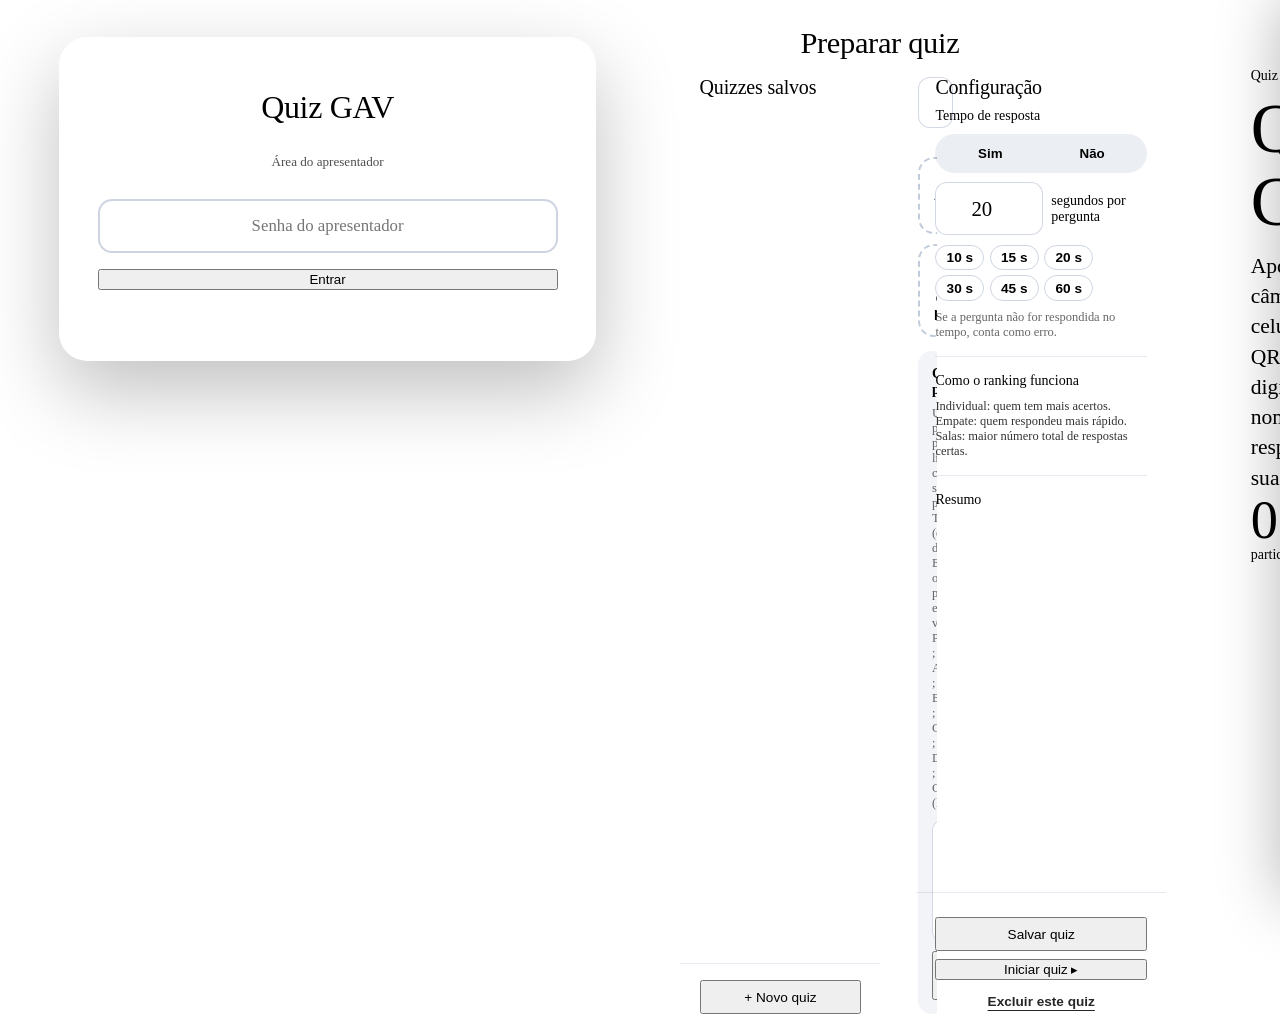
==== host.html @ e7309679 "Add files via upload" ====
<!doctype html>
<html lang="pt-BR">
<head>
<meta charset="utf-8">
<meta name="viewport" content="width=device-width, initial-scale=1">
<meta name="robots" content="noindex">
<title>Quiz GAV — Apresentador</title>
<link rel="preconnect" href="https://fonts.googleapis.com"><link rel="preconnect" href="https://fonts.gstatic.com" crossorigin>
<link href="https://fonts.googleapis.com/css2?family=Albert+Sans:wght@400;500;600;700;800&family=Fraunces:opsz,wght@9..144,400;9..144,500;9..144,600&display=swap" rel="stylesheet">
<link rel="stylesheet" href="assets/style.css">
<style>
  body { background: var(--navy); color: var(--off); min-height: 100vh; overflow: hidden; font-size: clamp(14px, 1.05vw, 22px); }
  .waves { position: fixed; left: 0; right: 0; bottom: 0; height: 24vh; z-index: 0; pointer-events: none; }
  main { position: relative; z-index: 2; height: 100vh; display: flex; }
  [data-screen] { flex: 1; flex-direction: column; padding: 3.2vh 4vw; gap: 2.2vh; }
  h1, h2, h3 { font-family: var(--serif); font-weight: 500; margin: 0; line-height: 1.05; letter-spacing: -.01em; }
  .muted { opacity: .7; }
  .row { display: flex; align-items: center; gap: 1rem; }
  .spacer { flex: 1; }

  /* login */
  [data-screen="login"] { align-items: center; justify-content: center; text-align: center; }
  @media (max-width: 1100px) { .setup-grid { grid-template-columns: 1fr; overflow: auto; } [data-screen="setup"] { height: auto; min-height: 100vh; } body { overflow: auto; } .pane .scroll { overflow: visible; } }
  .card { background: var(--off); color: var(--navy); border-radius: 28px; padding: 2.4rem; width: min(92vw, 460px); display: flex; flex-direction: column; gap: 1rem; box-shadow: 0 30px 80px rgba(0,0,0,.25); }
  .card .gav-logo { width: 62%; margin: 0 auto .6rem; }
  .field { font: inherit; padding: .9em 1em; border-radius: 14px; border: 2px solid rgba(11,48,107,.2); background: #fff; color: var(--navy); text-align: center; font-size: 1.05rem; outline: none; }
  .field:focus { border-color: var(--blue); }
  .err { color: var(--bad); font-weight: 600; min-height: 1.2em; }
  .tiny { font-size: .82rem; }

  /* editor de quizzes */
  [data-screen="setup"] { padding: 2.2vh 2.6vw 2vh; gap: 1.6vh; height: 100vh; }
  .setup-head { display: flex; align-items: center; gap: 1rem; }
  .setup-head h2 { font-size: 1.9rem; }
  .linkbtn { background: none; border: 0; color: var(--off); font-weight: 700; text-decoration: underline; text-underline-offset: 4px; opacity: .85; padding: .4em .2em; }
  .setup-grid { flex: 1; min-height: 0; display: grid; grid-template-columns: minmax(200px, 270px) minmax(0, 1fr) minmax(250px, 310px); gap: 1.4vw; }
  .pane { background: var(--off); color: var(--navy); border-radius: 22px; min-height: 0; display: flex; flex-direction: column; }
  .pane > .pane-head { padding: 1.1rem 1.2rem .6rem; display: flex; align-items: center; gap: .6rem; }
  .pane > .pane-head h3 { font-size: 1.25rem; flex: 1; }
  .pane .scroll { flex: 1; min-height: 0; overflow: auto; padding: 0 1.2rem 1.2rem; }
  .lib-item { width: 100%; text-align: left; border: 0; background: transparent; color: var(--navy); border-radius: 12px; padding: .65rem .75rem; display: flex; flex-direction: column; gap: .1rem; }
  .lib-item:hover { background: rgba(11,48,107,.06); }
  .lib-item.on { background: var(--navy); color: var(--off); }
  .lib-item b { font-weight: 700; } .lib-item small { opacity: .65; font-size: .8rem; }
  .btn.sm { padding: .55em 1em; font-size: .85rem; }
  .in { width: 100%; font: inherit; font-size: .95rem; color: var(--navy); background: #fff; border: 1.5px solid rgba(11,48,107,.18); border-radius: 12px; padding: .65em .8em; outline: none; transition: border-color .15s; }
  .in:focus { border-color: var(--blue); }
  .in.bad { border-color: var(--bad); background: #fff6f3; }
  textarea.in { resize: vertical; min-height: 3.6em; line-height: 1.35; }
  .quiz-name { font-family: var(--serif); font-size: 1.5rem; padding: .45em .7em; }
  .qcards { display: flex; flex-direction: column; gap: .9rem; margin-top: .9rem; }
  .qcard { background: #fff; border: 1px solid rgba(11,48,107,.1); border-radius: 18px; padding: .9rem 1rem 1rem; display: flex; flex-direction: column; gap: .6rem; }
  .qcard.bad { box-shadow: 0 0 0 2px var(--bad); }
  .qcard-head { display: flex; align-items: center; gap: .4rem; }
  .qcard-head .caps { flex: 1; }
  .ib { border: 0; background: rgba(11,48,107,.07); color: var(--navy); width: 2rem; height: 2rem; border-radius: 10px; font-size: .95rem; display: grid; place-items: center; }
  .ib:hover { background: rgba(11,48,107,.14); }
  .ib.del:hover { background: var(--bad); color: #fff; }
  .opts-ed { display: grid; grid-template-columns: 1fr 1fr; gap: .5rem; }
  .opt-ed { display: flex; align-items: center; gap: .5rem; }
  .opt-ed input[type=radio] { position: absolute; opacity: 0; pointer-events: none; }
  .opt-ed .mk { flex: none; width: 2.1rem; height: 2.1rem; border-radius: 50%; display: grid; place-items: center; font-family: var(--serif); font-weight: 600; background: var(--c); color: var(--t); cursor: pointer; transition: transform .15s, box-shadow .15s; }
  .opt-ed .mk:hover { transform: scale(1.08); }
  .opt-ed input[type=radio]:checked + .mk { background: var(--ok); color: #fff; box-shadow: 0 0 0 3px rgba(47,125,91,.25); }
  .opt-ed input[type=radio]:focus-visible + .mk { outline: 3px solid var(--sand); outline-offset: 2px; }
  .opt-ed .in { padding: .55em .7em; }
  .hint { font-size: .78rem; opacity: .6; }
  .addq { border: 2px dashed rgba(11,48,107,.25); background: transparent; color: var(--navy); border-radius: 16px; padding: .9rem; font-weight: 700; }
  .addq:hover { border-color: var(--blue); background: rgba(5,63,155,.05); }
  .paste { display: flex; flex-direction: column; gap: .5rem; background: rgba(11,48,107,.05); border-radius: 16px; padding: .9rem; }
  .seg { display: grid; grid-template-columns: 1fr 1fr; background: rgba(11,48,107,.08); border-radius: 999px; padding: 4px; }
  .seg button { border: 0; background: transparent; color: var(--navy); border-radius: 999px; padding: .6em; font-weight: 700; }
  .seg button[aria-pressed="true"] { background: var(--navy); color: var(--off); }
  .set-block { display: flex; flex-direction: column; gap: .6rem; padding: 1rem 0; border-top: 1px solid rgba(11,48,107,.1); }
  .set-block:first-child { border-top: 0; padding-top: 0; }
  .secs { display: flex; align-items: center; gap: .5rem; }
  .secs .in { width: 6rem; text-align: center; font-size: 1.3rem; font-family: var(--serif); }
  .presets { display: flex; flex-wrap: wrap; gap: .35rem; }
  .presets button { border: 1.5px solid rgba(11,48,107,.2); background: transparent; color: var(--navy); border-radius: 99px; padding: .3em .75em; font-weight: 700; font-size: .85rem; }
  .presets button.on { background: var(--sand); border-color: var(--sand); }
  .summary { font-size: .9rem; line-height: 1.45; }
  .summary b { font-family: var(--serif); font-weight: 500; font-size: 1.15rem; }
  .pane-foot { padding: 1rem 1.2rem 1.2rem; display: flex; flex-direction: column; gap: .5rem; border-top: 1px solid rgba(11,48,107,.1); }
  .notime { font-weight: 700; padding: .45em 1em; border-radius: 99px; background: rgba(254,249,224,.12); }
  .lobby-eyebrow { color: var(--sand); }

  /* lobby */
  .lobby-grid { flex: 1; display: grid; grid-template-columns: 1.15fr .85fr; gap: 4vw; align-items: center; }
  .lobby-left .gav-logo { width: min(30vw, 440px); }
  .lobby-left h1 { font-size: clamp(2.6rem, 5.4vw, 6.4rem); margin: 3.5vh 0 1.4vh; }
  .lobby-left p { font-size: 1.35rem; max-width: 34ch; line-height: 1.4; margin: 0; }
  .qr-card { background: var(--off); color: var(--navy); border-radius: 30px; padding: 2.2vw; display: flex; flex-direction: column; align-items: center; gap: 1.2vh; box-shadow: 0 30px 80px rgba(0,0,0,.25); justify-self: center; }
  #qr { width: min(26vw, 46vh); aspect-ratio: 1; }
  #qr img, #qr canvas { width: 100% !important; height: 100% !important; image-rendering: pixelated; }
  .qr-url { font-weight: 700; font-size: .95rem; word-break: break-all; text-align: center; max-width: min(26vw, 46vh); }
  .players-bar { display: flex; align-items: center; gap: 1.4rem; min-height: 7vh; }
  .pcount { font-family: var(--serif); font-size: 3.4rem; line-height: 1; }
  .chips { display: flex; flex-wrap: wrap; gap: .5rem; flex: 1; max-height: 12vh; overflow: hidden; }
  .pchip { background: rgba(254,249,224,.12); border: 1px solid rgba(254,249,224,.25); padding: .38em .9em; border-radius: 99px; font-weight: 600; animation: pop .5s cubic-bezier(.34,1.56,.64,1) both; }
  @keyframes pop { from { transform: scale(.3); opacity: 0; } }

  /* transição */
  .preroll { position: fixed; inset: 0; z-index: 30; background: var(--off); color: var(--navy); display: none; flex-direction: column; align-items: center; justify-content: center; gap: 3vh; }
  .preroll.on { display: flex; animation: scrIn .4s var(--ease) both; }
  .preroll .sym { width: min(34vh, 380px); }
  .preroll h2 { font-size: clamp(2.4rem, 5vw, 5.4rem); }

  /* pergunta */
  .qtop { display: flex; align-items: center; gap: 1.5rem; }
  .dots { display: flex; gap: .45rem; }
  .dots i { width: .7rem; height: .7rem; border-radius: 50%; background: rgba(254,249,224,.25); }
  .dots i.done { background: var(--sand); } .dots i.cur { background: var(--off); transform: scale(1.3); }
  .mini-logo { width: 6.5rem; }
  .qtext { font-family: var(--serif); font-size: clamp(2rem, 3.9vw, 4.8rem); line-height: 1.08; max-width: 26ch; margin: 1vh 0 .5vh; }
  .timer { position: relative; width: 7.5rem; height: 7.5rem; flex: none; }
  .timer svg { width: 100%; height: 100%; transform: rotate(-90deg); }
  .timer b { position: absolute; inset: 0; display: grid; place-items: center; font-family: var(--serif); font-size: 2.8rem; font-weight: 500; }
  .grid { flex: 1; display: grid; grid-template-columns: 1fr 1fr; gap: 1.6vw; min-height: 0; }
  .tile.opt-A { --c: var(--off); --t: var(--navy); }
  .tile.opt-A .letter { background: var(--navy); color: var(--off); }
  body.q .waves { opacity: 0; }
  .waves { transition: opacity .6s; }
  .tile { position: relative; overflow: hidden; border-radius: 26px; background: var(--c); color: var(--t); display: flex; align-items: center; gap: 1.4vw; padding: 2vh 2vw;
    font-size: clamp(1.3rem, 2.1vw, 2.6rem); font-weight: 600; line-height: 1.15; transition: opacity .5s, transform .5s var(--ease), filter .5s; animation: tileIn .6s var(--ease) both; }
  .tile .letter { font-size: 1.1em; z-index: 1; }
  .tile .txt { z-index: 1; flex: 1; }
  .tile .bar { position: absolute; inset: 0 auto 0 0; width: 0; background: rgba(255,255,255,.16); transition: width 1.1s var(--ease); }
  .tile .num { z-index: 1; font-family: var(--serif); font-size: 1.5em; opacity: 0; transition: opacity .4s; }
  .tile .check { position: absolute; right: 1.2vw; top: 1.2vw; width: 2.6vw; height: 2.6vw; min-width: 34px; min-height: 34px; border-radius: 50%; background: var(--off); color: var(--ok); display: grid; place-items: center; font-weight: 800; font-size: 1.3vw; transform: scale(0); transition: transform .5s cubic-bezier(.34,1.56,.64,1); z-index: 2; }
  .reveal .tile .num { opacity: 1; }
  .reveal .tile.wrong { opacity: .32; filter: saturate(.4); transform: scale(.97); }
  .reveal .tile.right { transform: scale(1.02); box-shadow: 0 0 0 5px var(--off); }
  .reveal .tile.right .check { transform: scale(1); }
  @keyframes tileIn { from { opacity: 0; transform: translateY(30px); } }
  .qbottom { display: flex; align-items: center; gap: 1.4rem; }
  .meter { flex: 1; max-width: 40vw; height: .8rem; background: rgba(254,249,224,.15); border-radius: 99px; overflow: hidden; }
  .meter i { display: block; height: 100%; width: 0; background: var(--sand); border-radius: 99px; transition: width .6s var(--ease); }
  .answered { font-weight: 700; font-size: 1.15rem; white-space: nowrap; }
  .kbd { font-size: .75rem; opacity: .55; }

  /* painel de respostas individuais */
  .drawer { position: fixed; top: 0; right: 0; bottom: 0; width: min(440px, 92vw); background: var(--off); color: var(--navy); z-index: 40; transform: translateX(105%); transition: transform .45s var(--ease); display: flex; flex-direction: column; box-shadow: -20px 0 60px rgba(0,0,0,.3); }
  .drawer.on { transform: none; }
  .drawer header { padding: 1.4rem 1.4rem .8rem; display: flex; align-items: center; gap: .8rem; }
  .drawer header h3 { font-size: 1.6rem; flex: 1; }
  .drawer .list { flex: 1; overflow: auto; padding: 0 1rem 1.2rem; }
  .arow { display: grid; grid-template-columns: 1.6rem 1fr auto auto; align-items: center; gap: .7rem; padding: .55rem .5rem; border-bottom: 1px solid rgba(11,48,107,.1); font-weight: 600; }
  .arow .n { opacity: .5; font-size: .85rem; }
  .arow .letter { width: 1.9rem; height: 1.9rem; font-size: .9rem; background: var(--c); color: var(--t); }
  .arow .ok { color: var(--ok); font-weight: 800; } .arow .no { color: var(--bad); font-weight: 800; }
  .arow .ms { font-size: .85rem; opacity: .6; min-width: 3.2em; text-align: right; }
  .xbtn { border: 0; background: rgba(11,48,107,.08); color: var(--navy); width: 2.4rem; height: 2.4rem; border-radius: 50%; font-size: 1.2rem; }
  .privacy { margin: 0 1.4rem .6rem; font-size: .8rem; opacity: .65; }

  /* ranking / final */
  [data-screen="rank"], [data-screen="end"] { align-items: center; }
  .rank-cols { width: min(1400px, 94vw); display: grid; grid-template-columns: 1.15fr 1fr; gap: 3vw; align-items: start; }
  .rank-cols h3 { font-size: 1.6rem; margin: 0 0 1.2vh; display: flex; align-items: baseline; gap: .8rem; }
  .rank-cols h3 small { font-family: var(--sans); font-size: .8rem; font-weight: 700; letter-spacing: .1em; text-transform: uppercase; opacity: .55; }
  .rank-list { display: flex; flex-direction: column; gap: .7vh; }
  .rrow .who2 { display: flex; flex-direction: column; min-width: 0; }
  .rrow .who2 span { overflow: hidden; text-overflow: ellipsis; white-space: nowrap; }
  .rrow .who2 small { font-size: .78em; opacity: .6; font-weight: 500; }
  .rank-list.rooms .rrow { background: rgba(191,143,100,.12); }
  .pchip small { opacity: .6; font-weight: 500; margin-left: .35em; }
  .arow .who2 { display: flex; flex-direction: column; min-width: 0; line-height: 1.2; }
  .arow .who2 small { font-size: .75rem; opacity: .55; font-weight: 600; }
  .pod .room { font-size: .95rem; opacity: .7; text-align: center; }
  .rooms-count { font-size: .95rem; opacity: .7; font-weight: 600; }
  .rrow { display: grid; grid-template-columns: 3.2rem minmax(0, 1fr) auto; align-items: center; gap: 1rem; background: rgba(254,249,224,.08); border-radius: 18px; padding: 1.1vh 1.4rem; font-size: 1.35rem; font-weight: 600; animation: rowIn .6s var(--ease) both; }
  .rrow b { font-family: var(--serif); font-weight: 500; font-size: 1.6rem; text-align: right; line-height: 1; }
  .rrow b small { display: block; font-family: var(--sans); font-size: .55em; font-weight: 600; opacity: .6; margin-top: .2em; }
  .rank-tabs { display: flex; gap: .5rem; margin-bottom: 1.4vh; }
  .rank-tabs button { border: 0; border-radius: 99px; padding: .55em 1.2em; font-weight: 700; background: rgba(254,249,224,.1); color: var(--off); }
  .rank-tabs button[aria-pressed="true"] { background: var(--off); color: var(--navy); }
  .rank-cols.only-people > div:last-child, .rank-cols.only-rooms > div:first-child { display: none; }
  .rank-cols.only-people, .rank-cols.only-rooms { grid-template-columns: minmax(0, 900px); justify-content: center; }
  .rrow .pos { width: 2.6rem; height: 2.6rem; border-radius: 50%; display: grid; place-items: center; background: rgba(254,249,224,.15); font-family: var(--serif); }
  .rrow:nth-child(1) .pos { background: var(--sand); color: var(--navy); }
  @keyframes rowIn { from { opacity: 0; transform: translateX(-40px); } }
  .podium { display: flex; align-items: flex-end; gap: 2vw; height: 46vh; margin-top: 2vh; }
  .pod { width: 15vw; min-width: 150px; display: flex; flex-direction: column; align-items: center; gap: 1vh; }
  .pod .name { font-family: var(--serif); font-size: clamp(1.3rem, 2vw, 2.4rem); text-align: center; }
  .pod .pts { font-weight: 700; opacity: .8; }
  .pod .block { width: 100%; border-radius: 22px 22px 0 0; background: var(--blue); display: grid; place-items: start center; padding-top: 1.4vh; font-family: var(--serif); font-size: 3.4rem; transform-origin: bottom; animation: rise 1s var(--ease) both; }
  .pod.p1 .block { background: var(--sand); color: var(--navy); height: 30vh; animation-delay: 1.2s; }
  .pod.p2 .block { height: 21vh; animation-delay: .6s; }
  .pod.p3 .block { height: 14vh; background: var(--sand2); animation-delay: .1s; }
  .pod .who { animation: scrIn .6s var(--ease) both; }
  .pod.p1 .who { animation-delay: 2s; } .pod.p2 .who { animation-delay: 1.4s; } .pod.p3 .who { animation-delay: .9s; }
  @keyframes rise { from { transform: scaleY(0); } }
  .end-sym { width: 9vh; }

  .controls { display: flex; gap: .8rem; align-items: center; }
  .btn.light { background: var(--off); color: var(--navy); }
  .btn.light:hover { background: #fff; }
  .demo-flag { position: fixed; top: 0; left: 50%; transform: translateX(-50%); background: var(--sand); color: var(--navy); font-size: .7rem; font-weight: 800; letter-spacing: .12em; padding: 3px 12px; border-radius: 0 0 8px 8px; z-index: 60; }
  .toast { position: fixed; bottom: 2rem; left: 50%; transform: translateX(-50%); background: var(--bad); color: #fff; padding: .7rem 1.2rem; border-radius: 99px; font-weight: 700; z-index: 90; display: none; }

  /* modo painel (?painel=1): tela privada do apresentador com todas as respostas */
  body.panel .waves { display: none; }
  body.panel .drawer { transform: none; width: min(560px, 46vw); }
  body.panel #drawerClose { display: none; }
  @media (max-width: 800px) { .lobby-grid { grid-template-columns: 1fr; } #qr { width: 60vw; } .qr-url { max-width: 60vw; } .grid { grid-template-columns: 1fr; } }
</style>
</head>
<body>
<div class="waves" id="waves"></div>
<div class="toast" id="toast"></div>

<main>
  <section data-screen="login">
    <div class="card">
      <div id="loginLogo"></div>
      <h2 id="loginTitle" style="font-size:2rem">Quiz GAV</h2>
      <p class="muted tiny" id="loginHint">Área do apresentador</p>
      <input class="field" id="keyInput" type="password" placeholder="Senha do apresentador" autocomplete="current-password">
      <button class="btn" id="openBtn">Entrar</button>
      <button class="btn ghost" id="resumeBtn" hidden>Continuar sessão em andamento</button>
      <button class="btn sand" id="demoPhoneBtn" hidden>Abrir um celular de teste</button>
      <div class="err" id="loginErr"></div>
    </div>
  </section>

  <section data-screen="setup">
    <div class="setup-head">
      <div class="mini-logo" id="setupLogo"></div>
      <h2>Preparar quiz</h2>
      <div class="spacer"></div>
      <button class="linkbtn" id="backToQuiz" hidden>Voltar ao quiz em andamento ▸</button>
      <button class="btn sand sm" id="demoPhoneBtn3" hidden>Abrir um celular de teste</button>
    </div>
    <div class="setup-grid">
      <div class="pane">
        <div class="pane-head"><h3>Quizzes salvos</h3></div>
        <div class="scroll" id="libList"></div>
        <div class="pane-foot"><button class="btn sm" id="newQuizBtn">+ Novo quiz</button></div>
      </div>

      <div class="pane">
        <div class="pane-head" style="padding-bottom:0">
          <input class="in quiz-name" id="quizName" maxlength="60" placeholder="Nome do quiz (ex.: Convenção 2026 — Vendas)" aria-label="Nome do quiz">
        </div>
        <div class="scroll" id="edScroll">
          <div class="qcards" id="qcards"></div>
          <div style="display:flex;gap:.6rem;margin-top:.9rem;flex-wrap:wrap">
            <button class="addq" id="addQ" style="flex:1">+ Adicionar pergunta</button>
            <button class="addq" id="pasteToggle">Colar várias de uma planilha</button>
          </div>
          <div class="paste" id="pasteBox" hidden style="margin-top:.9rem">
            <b>Colar perguntas</b>
            <span class="hint">Uma pergunta por linha, colunas separadas por TAB (copiado do Excel/Sheets) ou ponto e vírgula:<br>Pergunta ; A ; B ; C ; D ; Correta (letra)</span>
            <textarea class="in" id="pasteText" rows="5" placeholder="Qual é a capital do Brasil?;São Paulo;Brasília;Rio de Janeiro;Salvador;B"></textarea>
            <div style="display:flex;gap:.5rem"><button class="btn sm" id="pasteAdd">Adicionar ao quiz</button><button class="btn ghost sm" id="pasteCancel">Cancelar</button></div>
          </div>
        </div>
      </div>

      <div class="pane">
        <div class="pane-head"><h3>Configuração</h3></div>
        <div class="scroll">
          <div class="set-block">
            <span class="caps">Tempo de resposta</span>
            <div class="seg" role="group" aria-label="Tempo de resposta">
              <button id="timerYes" aria-pressed="true">Sim</button>
              <button id="timerNo" aria-pressed="false">Não</button>
            </div>
            <div id="secsBlock" style="display:flex;flex-direction:column;gap:.6rem">
              <label class="secs" for="secsInput"><input class="in" id="secsInput" type="number" min="5" max="300" step="5" value="20"><span>segundos por pergunta</span></label>
              <div class="presets" id="presets"><button data-s="10">10 s</button><button data-s="15">15 s</button><button data-s="20">20 s</button><button data-s="30">30 s</button><button data-s="45">45 s</button><button data-s="60">60 s</button></div>
              <span class="hint">Se a pergunta não for respondida no tempo, conta como erro.</span>
            </div>
            <span class="hint" id="noTimerHint" hidden>Sem cronômetro: a pergunta fica aberta até você clicar em <b>Revelar</b> (ou até todos responderem).</span>
          </div>
          <div class="set-block">
            <span class="caps">Como o ranking funciona</span>
            <span class="hint" style="opacity:.8">Individual: quem tem mais acertos. Empate: quem respondeu mais rápido.<br>Salas: maior número total de respostas certas.</span>
          </div>
          <div class="set-block">
            <span class="caps">Resumo</span>
            <div class="summary" id="summary"></div>
          </div>
        </div>
        <div class="pane-foot">
          <div class="err" id="edErr" style="min-height:0"></div>
          <button class="btn ghost sm" id="saveBtn" style="color:var(--navy)">Salvar quiz</button>
          <button class="btn" id="launchBtn">Iniciar quiz ▸</button>
          <button class="linkbtn" id="delQuizBtn" style="color:var(--bad);font-size:.85rem">Excluir este quiz</button>
        </div>
      </div>
    </div>
  </section>

  <section data-screen="lobby">
    <div class="lobby-grid">
      <div class="lobby-left">
        <div id="lobbyLogo"></div>
        <span class="caps lobby-eyebrow" id="lobbyEyebrow" style="display:block;margin-top:3.5vh">Quiz GAV</span>
        <h1 id="lobbyTitle" style="margin-top:1vh">Quiz GAV</h1>
        <p>Aponte a câmera do celular para o QR code e digite seu nome. Suas respostas são só suas.</p>
      </div>
      <div class="qr-card">
        <span class="caps">Entre pelo celular</span>
        <div id="qr"></div>
        <div class="qr-url" id="qrUrl"></div>
      </div>
    </div>
    <div class="players-bar">
      <div><div class="pcount" id="pCount">0</div><div class="caps">participantes</div><div class="rooms-count" id="rCount"></div></div>
      <div class="chips" id="chips"></div>
      <div class="controls">
        <button class="btn sand" id="demoPhoneBtn2" hidden>+ Celular de teste</button>
        <button class="btn light" id="startBtn">Começar ▸</button>
      </div>
    </div>
  </section>

  <section data-screen="question">
    <div class="qtop">
      <div class="mini-logo" id="miniLogo"></div>
      <span class="caps" id="qLabel">Pergunta 1 de 5</span>
      <div class="dots" id="dots"></div>
      <div class="spacer"></div>
      <span class="notime" id="noTime" hidden>Sem limite de tempo</span>
      <div class="timer" id="timerBox"><svg viewBox="0 0 60 60"><circle cx="30" cy="30" r="26" fill="none" stroke="rgba(254,249,224,.15)" stroke-width="5"/>
        <circle id="timerArc" cx="30" cy="30" r="26" fill="none" stroke="var(--sand)" stroke-width="5" stroke-linecap="round" pathLength="100" stroke-dasharray="100" stroke-dashoffset="0"/></svg><b id="timerNum">20</b></div>
    </div>
    <div class="qtext" id="qText"></div>
    <div class="grid" id="grid"></div>
    <div class="qbottom">
      <span class="answered" id="answered">0 de 0 responderam</span>
      <div class="meter"><i id="meter"></i></div>
      <div class="spacer"></div>
      <span class="kbd">Espaço avança · P respostas · R ranking · F tela cheia</span>
      <button class="btn ghost" id="panelBtn">Respostas</button>
      <button class="btn light" id="nextBtn">Revelar</button>
    </div>
  </section>

  <section data-screen="rank">
    <span class="caps" style="margin-top:2vh" id="rankEyebrow">Parcial</span>
    <h1 style="font-size:4rem;margin-bottom:1.4vh" id="rankTitle">Ranking</h1>
    <div class="rank-tabs" role="group" aria-label="Tipo de ranking">
      <button data-v="both" aria-pressed="true">Os dois</button><button data-v="people" aria-pressed="false">Individual</button><button data-v="rooms" aria-pressed="false">Salas</button>
    </div>
    <div class="rank-cols">
      <div><h3>Participantes <small>por acertos · empate: mais rápido</small></h3><div class="rank-list" id="rankList"></div></div>
      <div><h3>Salas <small>total de respostas certas</small></h3><div class="rank-list rooms" id="roomList"></div></div>
    </div>
    <div class="spacer"></div>
    <div class="controls"><button class="btn ghost" id="rankBack">Voltar</button><button class="btn light" id="rankNext">Próxima pergunta ▸</button></div>
  </section>

  <section data-screen="end">
    <div class="end-sym" id="endSym"></div>
    <h1 style="font-size:4.4rem">Pódio</h1>
    <div class="podium" id="podium"></div>
    <div class="controls" style="margin-top:auto"><button class="btn ghost" id="fullRankBtn">Ranking individual</button><button class="btn ghost" id="roomRankBtn">Ranking das salas</button><button class="btn ghost" id="panelBtn2">Respostas</button><button class="btn light" id="closeBtn">Encerrar e voltar ao editor</button></div>
  </section>
</main>

<div class="preroll" id="preroll"><div class="sym" id="prerollSym"></div><span class="caps" id="prerollCaps">Prepare-se</span><h2 id="prerollTitle">Pergunta 1</h2></div>

<aside class="drawer" id="drawer" aria-label="Respostas individuais">
  <header><h3>Respostas</h3><span class="caps" id="drawerCount"></span><button class="xbtn" id="drawerClose" aria-label="Fechar">✕</button></header>
  <p class="privacy" id="privacy">Atenção: se esta tela estiver projetada, todos verão. Para ver em particular, abra <b>host.html?painel=1</b> no seu notebook/celular.</p>
  <div class="list" id="alist"></div>
</aside>

<script src="assets/qrcode.js"></script>
<script src="config.js"></script>
<script src="assets/brand-vectors.js"></script>
<script src="assets/engine.js"></script>
<script src="assets/api.js"></script>
<script src="assets/brand.js"></script>
<script>
(function () {
  var CFG = window.GAV_CONFIG || {}, API = GAVAPI, L = ['A', 'B', 'C', 'D'];
  var $ = function (id) { return document.getElementById(id); };
  var PANEL = new URLSearchParams(location.search).get('painel') === '1';
  var KEY = sessionStorage.getItem('gavq:key') || (API.demo ? 'demo' : '');
  var st = null, screen = '', results = null, lastQ = null, revealedQ = null, rankView = false, revealing = false;
  var title = CFG.TITLE || 'Quiz GAV';

  if (API.demo) { document.body.insertAdjacentHTML('beforeend', '<div class="demo-flag">MODO DEMONSTRAÇÃO · senha: demo</div>'); $('demoPhoneBtn').hidden = false; $('demoPhoneBtn2').hidden = false; $('demoPhoneBtn3').hidden = false; }
  $('keyInput').value = KEY;
  document.title = title + ' — Apresentador';
  $('loginTitle').textContent = $('lobbyTitle').textContent = title;

  GAV.logo($('loginLogo'), { color: GAV.colors.navy });
  GAV.logo($('miniLogo'), { color: GAV.colors.off, tagline: false, animate: false });
  GAV.waves($('waves'), { colors: { blue: GAV.colors.blue, sand: GAV.colors.sand } });
  var lobbyLogo = null;
  var preSym = GAV.symbol($('prerollSym'), { color: GAV.colors.navy });
  var endSym = GAV.symbol($('endSym'), { color: GAV.colors.sand });

  function toast(msg) { var t = $('toast'); t.textContent = msg; t.style.display = 'block'; clearTimeout(t._t); t._t = setTimeout(function () { t.style.display = 'none'; }, 3500); }
  function host(action, p, o) { return API.call(action, Object.assign({ key: KEY }, p || {}), o).then(function (r) { if (!r.ok && r.error !== 'network') toast(r.message || r.error); return r; }); }
  function show(name) {
    if (screen === name) return; screen = name;
    document.querySelectorAll('[data-screen]').forEach(function (s) { s.classList.toggle('on', s.dataset.screen === name); });
    if (name === 'lobby') { $('lobbyLogo').innerHTML = ''; lobbyLogo = GAV.logo($('lobbyLogo'), { color: GAV.colors.off, delay: 300 }); }
    if (name === 'end') endSym.unfold(1800);
    document.body.classList.toggle('q', name === 'question');
  }
  function openPhone() { window.open(API.playerUrl(), '_blank', 'width=400,height=820'); }
  $('demoPhoneBtn').onclick = $('demoPhoneBtn2').onclick = $('demoPhoneBtn3').onclick = openPhone;
  GAV.logo($('setupLogo'), { color: GAV.colors.off, tagline: false, animate: false });

  /* ---------- login ---------- */
  function auth(then) {
    KEY = $('keyInput').value.trim(); $('loginErr').textContent = '';
    API.call('host_check', { key: KEY }).then(function (r) {
      if (!r.ok) { $('loginErr').textContent = r.error === 'network' ? 'Não foi possível conectar à planilha. Confira a API_URL em config.js.' : 'Senha incorreta.'; return; }
      sessionStorage.setItem('gavq:key', KEY); then();
    });
  }
  $('openBtn').onclick = function () { auth(function () { authed = true; setupMode = true; loadLib(true); render(); }); };
  $('resumeBtn').onclick = function () { auth(function () { authed = true; setupMode = false; render(); }); };
  var setupMode = false;
  $('keyInput').addEventListener('keydown', function (e) { if (e.key === 'Enter') $('openBtn').click(); });
  var authed = false;

  /* ---------- QR ---------- */
  var qrDone = '';
  function drawQR() {
    var url = API.playerUrl(); if (qrDone === url) return; qrDone = url;
    $('qr').innerHTML = ''; $('qrUrl').textContent = url.replace(/^https?:\/\//, '');
    var qr = qrcode(0, 'M'); qr.addData(url); qr.make();
    var n = qr.getModuleCount(), m = 2, d = '';
    for (var r = 0; r < n; r++) for (var c = 0; c < n; c++) if (qr.isDark(r, c)) d += 'M' + (c + m) + ' ' + (r + m) + 'h1v1h-1z';
    $('qr').innerHTML = '<svg viewBox="0 0 ' + (n + 2 * m) + ' ' + (n + 2 * m) + '" shape-rendering="crispEdges" style="width:100%;height:100%;display:block"><rect width="100%" height="100%" fill="#FEF9E0"/><path d="' + d + '" fill="#0B306B"/></svg>';
  }

  /* ---------- controles ---------- */
  function next() {
    if (!st) return;
    rankView = false;
    if (st.phase === 'lobby') return host('host_next').then(apply);
    if (st.phase === 'question') return reveal();
    if (st.phase === 'reveal') {
      if (st.q + 1 >= st.total) return host('host_end').then(apply);
      rankView = false; return host('host_next').then(apply);
    }
  }
  function reveal() {
    if (revealing || !st || st.phase !== 'question') return; revealing = true;
    host('host_reveal').then(function (r) { revealing = false; apply(r); });
  }
  function apply(r) { if (r && r.ok && r.phase) { st = r; render(); pollResults(); } }
  $('startBtn').onclick = next; $('nextBtn').onclick = next; $('rankNext').onclick = next;
  $('rankBack').onclick = function () { rankView = false; screen = ''; render(); };
  $('closeBtn').onclick = function () { if (confirmClose()) host('host_close').then(function (r) { if (r.ok) st = r; setupMode = true; loadLib(false); render(); }); };
  function confirmClose() { var b = $('closeBtn'); if (b.dataset.sure) return true; b.dataset.sure = 1; b.textContent = 'Clique de novo para confirmar'; setTimeout(function () { delete b.dataset.sure; b.textContent = 'Encerrar e voltar ao editor'; }, 3000); return false; }
  $('backToQuiz').onclick = function () { setupMode = false; screen = ''; render(); };
  $('fullRankBtn').onclick = function () { setRankMode('people'); showRanking(); };
  $('roomRankBtn').onclick = function () { setRankMode('rooms'); showRanking(); };
  $('panelBtn').onclick = $('panelBtn2').onclick = function () { $('drawer').classList.toggle('on'); };
  $('drawerClose').onclick = function () { $('drawer').classList.remove('on'); };
  document.addEventListener('keydown', function (e) {
    if (/^(INPUT|TEXTAREA|SELECT)$/.test(e.target.tagName) || screen === 'setup' || screen === 'login') return;
    if (e.key === ' ' || e.key === 'ArrowRight') { e.preventDefault(); next(); }
    if (e.key === 'p' || e.key === 'P') $('drawer').classList.toggle('on');
    if ((e.key === 'r' || e.key === 'R') && st && (st.phase === 'reveal' || st.phase === 'end')) showRanking();
    if (e.key === 'f' || e.key === 'F') { if (!document.fullscreenElement) document.documentElement.requestFullscreen().catch(function () {}); else document.exitFullscreen(); }
  });

  /* ---------- ranking ---------- */
  function showRanking() {
    host('host_ranking').then(function (r) {
      if (!r.ok) return;
      var done = r.questionsDone || 0;
      $('rankEyebrow').textContent = st && st.phase === 'end' ? 'Resultado final' : 'Parcial · ' + done + ' de ' + (st ? st.total : done) + (done === 1 ? ' pergunta' : ' perguntas');
      $('rankList').innerHTML = r.ranking.slice(0, 10).map(function (m, i) {
        return '<div class="rrow" style="animation-delay:' + (i * 70) + 'ms"><span class="pos">' + m.pos + '</span><span class="who2"><span>' + esc(m.name) + '</span><small>' + esc(m.room || '') + '</small></span>' +
          '<b>' + m.hits + '<small>' + (m.hits === 1 ? 'acerto' : 'acertos') + (m.hits ? ' · ' + (m.ms / 1000).toFixed(1) + ' s' : '') + '</small></b></div>';
      }).join('') || '<p class="muted">Ninguém respondeu ainda.</p>';
      $('roomList').innerHTML = (r.rooms || []).slice(0, 10).map(function (x, i) {
        return '<div class="rrow" style="animation-delay:' + (300 + i * 70) + 'ms"><span class="pos">' + x.pos + '</span><span class="who2"><span>' + esc(x.room) + '</span><small>' + x.people + (x.people === 1 ? ' pessoa' : ' pessoas') + '</small></span>' +
          '<b>' + x.hits + '<small>' + (x.hits === 1 ? 'resposta certa' : 'respostas certas') + '</small></b></div>';
      }).join('') || '<p class="muted">Sem salas ainda.</p>';
      $('rankNext').hidden = !(st && st.phase === 'reveal'); $('rankNext').textContent = st && st.q + 1 >= st.total ? 'Ver pódio ▸' : 'Próxima pergunta ▸';
      rankView = true; show('rank');
    });
  }
  var rankMode = 'both';
  [].forEach.call(document.querySelectorAll('.rank-tabs button'), function (b) {
    b.onclick = function () { setRankMode(b.dataset.v); };
  });
  function setRankMode(v) {
    rankMode = v;
    [].forEach.call(document.querySelectorAll('.rank-tabs button'), function (x) { x.setAttribute('aria-pressed', x.dataset.v === v); });
    var c = document.querySelector('.rank-cols'); c.classList.toggle('only-people', v === 'people'); c.classList.toggle('only-rooms', v === 'rooms');
    $('rankTitle').textContent = v === 'people' ? 'Ranking individual' : v === 'rooms' ? 'Ranking das salas' : 'Ranking';
  }
  function esc(s) { return String(s).replace(/[&<>"]/g, function (c) { return { '&': '&amp;', '<': '&lt;', '>': '&gt;', '"': '&quot;' }[c]; }); }

  /* ---------- telas ---------- */
  function renderQuestion() {
    var q = st.question, key = st.session + ':' + st.q;
    if (lastQ !== key) {
      lastQ = key; results = null;
      $('qLabel').textContent = 'Pergunta ' + (st.q + 1) + ' de ' + st.total;
      $('dots').innerHTML = Array.from({ length: st.total }, function (_, i) { return '<i class="' + (i < st.q ? 'done' : i === st.q ? 'cur' : '') + '"></i>'; }).join('');
      $('qText').textContent = q.text;
      $('grid').innerHTML = q.options.map(function (t, i) {
        return '<div class="tile opt-' + L[i] + '" style="animation-delay:' + (i * 90) + 'ms"><div class="bar"></div><span class="letter">' + L[i] + '</span><span class="txt">' + esc(t) + '</span><span class="num">0</span><span class="check">✓</span></div>';
      }).join('');
      $('grid').classList.remove('reveal');
    }
    var rev = st.phase === 'reveal';
    $('nextBtn').textContent = rev ? (st.q + 1 >= st.total ? 'Ver pódio ▸' : 'Próxima ▸') : 'Revelar';
    if (rev && revealedQ !== key) {
      revealedQ = key; $('grid').classList.add('reveal');
      [].forEach.call($('grid').children, function (t, i) { t.classList.add(L[i] === st.correct ? 'right' : 'wrong'); });
      updateCounts();
    }
  }
  function updateCounts() {
    if (!results || !st) return;
    var total = Math.max(results.players, results.answered);
    $('answered').textContent = results.answered + ' de ' + total + ' responderam';
    $('meter').style.width = (total ? results.answered / total * 100 : 0) + '%';
    if (st.phase === 'reveal' || st.phase === 'end') {
      var mx = Math.max.apply(null, results.counts.concat([1]));
      [].forEach.call($('grid').children, function (t, i) {
        t.querySelector('.num').textContent = results.counts[i] || 0;
        t.querySelector('.bar').style.width = ((results.counts[i] || 0) / mx * 100) + '%';
      });
    }
    // painel de respostas individuais
    var showChoice = PANEL || st.phase !== 'question';
    $('drawerCount').textContent = results.answered + '/' + total;
    $('alist').innerHTML = results.answers.map(function (a, i) {
      var mark = st.phase === 'question' ? '' : (a.correct ? '<span class="ok">✓</span>' : '<span class="no">✕</span>');
      return '<div class="arow"><span class="n">' + (i + 1) + '</span><span class="who2"><span>' + esc(a.name) + '</span><small>' + esc(a.room || '') + '</small></span>' +
        (showChoice ? '<span class="letter opt-' + a.choice + '">' + a.choice + '</span>' : '<span class="muted tiny">respondeu</span>') +
        '<span class="ms">' + mark + ' ' + (a.ms / 1000).toFixed(1) + 's</span></div>';
    }).join('') || '<p class="muted" style="padding:1rem">Ainda sem respostas.</p>';
  }
  function renderEnd() {
    host('host_ranking').then(function (r) {
      if (!r.ok) return;
      var top = r.ranking.slice(0, 3), order = [1, 0, 2];
      $('podium').innerHTML = order.map(function (i) {
        var m = top[i]; if (!m) return '<div class="pod"></div>';
        return '<div class="pod p' + (i + 1) + '"><div class="who" style="text-align:center"><div class="name">' + esc(m.name) + '</div><div class="room">' + esc(m.room || '') + '</div><div class="pts">' + m.hits + (m.hits === 1 ? ' acerto' : ' acertos') + '</div></div><div class="block">' + (i + 1) + '</div></div>';
      }).join('');
      setTimeout(function () { GAV.confetti(120); }, 2100);
    });
  }

  var endShown = null;
  function render() {
    if (!st) return;
    if (!authed) {
      $('resumeBtn').hidden = !(st.phase && st.phase !== 'off');
      $('preroll').classList.remove('on'); show('login'); return;
    }
    if (setupMode || st.phase === 'off') {
      $('preroll').classList.remove('on');
      $('backToQuiz').hidden = !(st.phase && st.phase !== 'off');
      if (screen !== 'setup' && !ed) loadLib(true);
      show('setup'); return;
    }
    var now = API.now();
    $('preroll').classList.toggle('on', st.phase === 'question' && now < st.startedAt);
    if (st.phase === 'question' && now < st.startedAt && $('preroll').dataset.q !== String(st.q)) {
      $('preroll').dataset.q = st.q; $('prerollTitle').textContent = 'Pergunta ' + (st.q + 1) + ' de ' + st.total;
      preSym.unfold(1700);
    }
    if (st.phase === 'lobby') {
      $('lobbyTitle').textContent = st.quiz || title; $('lobbyEyebrow').textContent = title + (st.timed ? ' · ' + st.secs + ' s por pergunta' : ' · sem limite de tempo');
      show('lobby'); drawQR(); return;
    }
    if (st.phase === 'end') { if (!rankView) { show('end'); if (endShown !== st.session) { endShown = st.session; renderEnd(); } } return; }
    if (st.phase === 'question' || st.phase === 'reveal') {
      if (rankView && st.phase === 'reveal') return;
      rankView = false; show('question'); renderQuestion();
      var timed = !!st.question.time;
      $('timerBox').hidden = !timed; $('noTime').hidden = timed;
      if (st.phase === 'question' && !timed) {
        var allIn = results && results.players > 0 && results.answered >= results.players;
        if (allIn && now > st.startedAt && !PANEL) reveal();
      } else if (st.phase === 'question') {
        var left = Math.max(0, st.endsAt - Math.max(now, st.startedAt)), tot = st.question.time * 1000;
        $('timerNum').textContent = Math.ceil(left / 1000);
        $('timerArc').setAttribute('stroke-dashoffset', String(100 - left / tot * 100));
        $('timerArc').setAttribute('stroke', left < 5000 ? '#E27C6B' : 'var(--sand)');
        // revelação automática: tempo acabou ou todos responderam
        var all = results && results.players > 0 && results.answered >= results.players;
        if ((now > st.endsAt + 1500 || (all && now > st.startedAt)) && !PANEL) reveal();
      } else { $('timerNum').textContent = '0'; $('timerArc').setAttribute('stroke-dashoffset', '100'); }
    }
  }

  /* ---------- editor de quizzes ---------- */
  var ed = null, lib = [], timerCfg = { on: true, secs: 20 };
  try { var tc = JSON.parse(localStorage.getItem('gavq:timer') || 'null'); if (tc) timerCfg = tc; } catch (e) {}
  function blankQ() { return { text: '', options: ['', '', '', ''], correct: '' }; }
  function loadLib(openFirst) {
    host('host_quizzes').then(function (r) {
      if (!r.ok) return;
      lib = r.quizzes; renderLib();
      if (openFirst && !ed) { if (lib.length) openQuiz(lib[0].name); else newQuiz(); }
    });
  }
  function renderLib() {
    $('libList').innerHTML = lib.map(function (q) {
      return '<button class="lib-item' + (ed && ed.saved === q.name ? ' on' : '') + '" data-n="' + esc(q.name) + '"><b>' + esc(q.name) + '</b><small>' + q.count + (q.count === 1 ? ' pergunta' : ' perguntas') + '</small></button>';
    }).join('') || '<p class="hint" style="padding:.5rem">Nenhum quiz salvo ainda.</p>';
    [].forEach.call($('libList').querySelectorAll('.lib-item'), function (b) { b.onclick = function () { openQuiz(b.dataset.n); }; });
  }
  function openQuiz(name) {
    host('host_quiz_get', { name: name }).then(function (r) {
      if (!r.ok) return;
      ed = { name: r.name, saved: r.name, questions: r.questions.map(function (q) { return { text: q.text, options: q.options.concat(['', '', '', '']).slice(0, 4), correct: q.correct }; }) };
      renderEditor(); renderLib();
    });
  }
  function newQuiz() { ed = { name: '', saved: null, questions: [blankQ()] }; renderEditor(); renderLib(); $('quizName').focus(); }
  $('newQuizBtn').onclick = newQuiz;
  $('quizName').oninput = function () { if (ed) { ed.name = this.value; summary(); } };

  function renderEditor() {
    $('quizName').value = ed.name; $('quizName').classList.remove('bad'); $('edErr').textContent = '';
    $('delQuizBtn').hidden = !ed.saved;
    $('qcards').innerHTML = ed.questions.map(function (q, i) {
      return '<div class="qcard" data-i="' + i + '">' +
        '<div class="qcard-head"><span class="caps">Pergunta ' + (i + 1) + '</span>' +
        '<button class="ib" data-a="up" title="Mover para cima" aria-label="Mover para cima"' + (i === 0 ? ' disabled style="opacity:.3"' : '') + '>↑</button>' +
        '<button class="ib" data-a="down" title="Mover para baixo" aria-label="Mover para baixo"' + (i === ed.questions.length - 1 ? ' disabled style="opacity:.3"' : '') + '>↓</button>' +
        '<button class="ib" data-a="dup" title="Duplicar" aria-label="Duplicar">⧉</button>' +
        '<button class="ib del" data-a="del" title="Remover" aria-label="Remover pergunta">✕</button></div>' +
        '<textarea class="in" data-f="text" rows="2" maxlength="300" placeholder="Escreva a pergunta">' + esc(q.text) + '</textarea>' +
        '<div class="opts-ed">' + L.map(function (l, k) {
          var id = 'c' + i + l;
          return '<div class="opt-ed opt-' + l + '"><input type="radio" name="c' + i + '" id="' + id + '" value="' + l + '"' + (q.correct === l ? ' checked' : '') + '>' +
            '<label class="mk" for="' + id + '" title="Marcar ' + l + ' como correta">' + l + '</label>' +
            '<input class="in" data-o="' + k + '" maxlength="140" placeholder="Alternativa ' + l + (k > 1 ? ' (opcional)' : '') + '" value="' + esc(q.options[k] || '') + '"></div>';
        }).join('') + '</div>' +
        '<span class="hint">Clique na letra para marcar a alternativa correta.</span></div>';
    }).join('');
    [].forEach.call($('qcards').children, function (card) {
      var i = Number(card.dataset.i), q = ed.questions[i];
      card.querySelector('[data-f=text]').oninput = function () { q.text = this.value; card.classList.remove('bad'); };
      [].forEach.call(card.querySelectorAll('[data-o]'), function (inp) { inp.oninput = function () { q.options[Number(inp.dataset.o)] = this.value; card.classList.remove('bad'); }; });
      [].forEach.call(card.querySelectorAll('input[type=radio]'), function (r) { r.onchange = function () { q.correct = r.value; card.classList.remove('bad'); }; });
      [].forEach.call(card.querySelectorAll('[data-a]'), function (b) {
        b.onclick = function () {
          var a = b.dataset.a, list = ed.questions;
          if (a === 'up' && i > 0) list.splice(i - 1, 0, list.splice(i, 1)[0]);
          if (a === 'down' && i < list.length - 1) list.splice(i + 1, 0, list.splice(i, 1)[0]);
          if (a === 'dup') list.splice(i + 1, 0, JSON.parse(JSON.stringify(q)));
          if (a === 'del') { list.splice(i, 1); if (!list.length) list.push(blankQ()); }
          renderEditor();
        };
      });
    });
    summary();
  }
  $('addQ').onclick = function () {
    ed.questions.push(blankQ()); renderEditor();
    var last = $('qcards').lastElementChild; last.scrollIntoView({ behavior: 'smooth', block: 'center' }); last.querySelector('textarea').focus();
  };

  // colar várias perguntas (Excel/Sheets ou ponto e vírgula)
  $('pasteToggle').onclick = function () { $('pasteBox').hidden = !$('pasteBox').hidden; if (!$('pasteBox').hidden) $('pasteText').focus(); };
  $('pasteCancel').onclick = function () { $('pasteBox').hidden = true; $('pasteText').value = ''; };
  $('pasteAdd').onclick = function () {
    var lines = $('pasteText').value.split(/\r?\n/).map(function (l) { return l.trim(); }).filter(Boolean), added = 0;
    lines.forEach(function (line) {
      var c = line.split(line.indexOf('\t') >= 0 ? '\t' : (line.indexOf(';') >= 0 ? ';' : '|')).map(function (x) { return x.trim(); });
      if (c.length < 3) return;
      var correct = (c[5] || '').toUpperCase().charAt(0);
      if (/^pergunta$/i.test(c[0])) return; // cabeçalho
      ed.questions.push({ text: c[0], options: [c[1] || '', c[2] || '', c[3] || '', c[4] || ''], correct: 'ABCD'.indexOf(correct) >= 0 ? correct : '' });
      added++;
    });
    // remove a pergunta em branco inicial, se houver
    ed.questions = ed.questions.filter(function (q) { return q.text || q.options.some(Boolean); });
    if (!ed.questions.length) ed.questions.push(blankQ());
    $('pasteText').value = ''; $('pasteBox').hidden = true; renderEditor();
    toast(added ? added + ' pergunta(s) adicionada(s).' : 'Nenhuma linha reconhecida.');
  };

  // tempo de resposta
  function renderTimer() {
    $('timerYes').setAttribute('aria-pressed', timerCfg.on); $('timerNo').setAttribute('aria-pressed', !timerCfg.on);
    $('secsBlock').style.display = timerCfg.on ? 'flex' : 'none'; $('noTimerHint').hidden = timerCfg.on;
    $('secsInput').value = timerCfg.secs;
    [].forEach.call($('presets').children, function (b) { b.classList.toggle('on', Number(b.dataset.s) === Number(timerCfg.secs)); });
    try { localStorage.setItem('gavq:timer', JSON.stringify(timerCfg)); } catch (e) {}
    summary();
  }
  $('timerYes').onclick = function () { timerCfg.on = true; renderTimer(); };
  $('timerNo').onclick = function () { timerCfg.on = false; renderTimer(); };
  $('secsInput').oninput = function () { timerCfg.secs = Math.max(5, Math.min(300, Math.round(Number(this.value) || 0))) || 20; [].forEach.call($('presets').children, function (b) { b.classList.toggle('on', Number(b.dataset.s) === timerCfg.secs); }); summary(); try { localStorage.setItem('gavq:timer', JSON.stringify(timerCfg)); } catch (e) {} };
  $('secsInput').onblur = renderTimer;
  [].forEach.call($('presets').children, function (b) { b.onclick = function () { timerCfg.secs = Number(b.dataset.s); renderTimer(); }; });
  renderTimer();

  function summary() {
    if (!ed) { $('summary').textContent = ''; return; }
    var n = ed.questions.filter(function (q) { return q.text.trim(); }).length;
    var mins = timerCfg.on ? Math.ceil(n * (timerCfg.secs + 12) / 60) : null;
    $('summary').innerHTML = '<b>' + n + '</b> ' + (n === 1 ? 'pergunta' : 'perguntas') + '<br>' +
      (timerCfg.on ? timerCfg.secs + ' segundos para responder cada uma<br>≈ ' + mins + ' min de jogo' : 'Sem limite de tempo — você revela cada resposta');
  }

  function validate() {
    $('edErr').textContent = ''; $('quizName').classList.remove('bad');
    [].forEach.call($('qcards').children, function (c) { c.classList.remove('bad'); });
    if (!ed.name.trim()) { $('quizName').classList.add('bad'); $('quizName').focus(); return 'Dê um nome ao quiz.'; }
    for (var i = 0; i < ed.questions.length; i++) {
      var q = ed.questions[i], opts = q.options.map(function (o) { return o.trim(); }), msg = '';
      while (opts.length && !opts[opts.length - 1]) opts.pop();
      if (!q.text.trim()) msg = 'Escreva o enunciado da pergunta ' + (i + 1) + '.';
      else if (opts.length < 2) msg = 'A pergunta ' + (i + 1) + ' precisa de pelo menos 2 alternativas (A e B).';
      else if (opts.indexOf('') >= 0) msg = 'A pergunta ' + (i + 1) + ' tem uma alternativa vazia antes de outra preenchida.';
      else if (!q.correct || L.indexOf(q.correct) >= opts.length) msg = 'Marque a alternativa correta da pergunta ' + (i + 1) + '.';
      if (msg) { var card = $('qcards').children[i]; card.classList.add('bad'); card.scrollIntoView({ behavior: 'smooth', block: 'center' }); return msg; }
    }
    return '';
  }
  function save() {
    var msg = validate(); if (msg) { $('edErr').textContent = msg; return Promise.resolve(false); }
    var name = ed.name.trim();
    var qs = ed.questions.map(function (q) { return { text: q.text.trim(), options: q.options.map(function (o) { return o.trim(); }), correct: q.correct }; });
    $('saveBtn').disabled = $('launchBtn').disabled = true;
    return host('host_quiz_save', { name: name, questions: JSON.stringify(qs) }, { post: true }).then(function (r) {
      $('saveBtn').disabled = $('launchBtn').disabled = false;
      if (!r.ok) { $('edErr').textContent = r.message || 'Não foi possível salvar.'; return false; }
      var old = ed.saved; ed.saved = r.name; ed.name = r.name; $('delQuizBtn').hidden = false;
      // renomeou? apaga a versão com o nome antigo
      var done = old && old.toLowerCase() !== r.name.toLowerCase() ? host('host_quiz_delete', { name: old }) : Promise.resolve();
      return done.then(function () { loadLib(false); return true; });
    });
  }
  $('saveBtn').onclick = function () { save().then(function (ok) { if (ok) toast('Quiz salvo na planilha.'); }); };
  $('launchBtn').onclick = function () {
    save().then(function (ok) {
      if (!ok) return;
      host('host_open', { quiz: ed.saved, title: title, timer: timerCfg.on ? '1' : '0', secs: timerCfg.secs }).then(function (r) {
        if (!r.ok) return;
        st = r; results = null; lastPlayers = []; $('chips').innerHTML = ''; $('pCount').textContent = '0'; $('rCount').textContent = '';
        endShown = null; lastQ = null; revealedQ = null; setupMode = false; screen = ''; render();
      });
    });
  };
  $('delQuizBtn').onclick = function () {
    var b = this; if (!ed || !ed.saved) return;
    if (!b.dataset.sure) { b.dataset.sure = 1; b.textContent = 'Clique de novo para excluir "' + ed.saved + '"'; setTimeout(function () { delete b.dataset.sure; b.textContent = 'Excluir este quiz'; }, 3000); return; }
    delete b.dataset.sure; b.textContent = 'Excluir este quiz';
    host('host_quiz_delete', { name: ed.saved }).then(function (r) { if (r.ok) { lib = r.quizzes; ed = null; if (lib.length) openQuiz(lib[0].name); else newQuiz(); renderLib(); toast('Quiz excluído.'); } });
  };

  /* ---------- polling ---------- */
  function pollState() {
    API.call('state').then(function (r) {
      if (r && r.ok) {
        var first = !st; st = r;
        render();
      }
    });
  }
  var lastPlayers = [];
  function pollPlayers() {
    if (!st || st.phase !== 'lobby' || !authed) return;
    host('host_players').then(function (r) {
      if (!r.ok) return;
      $('pCount').textContent = r.players.length;
      var chips = $('chips');
      r.players.slice(lastPlayers.length > r.players.length ? 0 : lastPlayers.length).forEach(function (p) {
        var s = document.createElement('span'); s.className = 'pchip';
        s.innerHTML = esc(p.name.split(' ')[0] + ' ' + (p.name.split(' ').slice(-1)[0] || '')) + '<small>' + esc(p.room || '') + '</small>';
        chips.insertBefore(s, chips.firstChild);
      });
      if (lastPlayers.length > r.players.length) chips.innerHTML = '';
      var rs = {}; r.players.forEach(function (p) { rs[p.room] = 1; });
      $('rCount').textContent = r.players.length ? Object.keys(rs).length + (Object.keys(rs).length === 1 ? ' sala' : ' salas') : '';
      lastPlayers = r.players;
    });
  }
  function pollResults() {
    if (!st || !authed || !(st.phase === 'question' || st.phase === 'reveal')) return;
    var q = st.q;
    host('host_results', { q: q }).then(function (r) { if (r.ok && st && r.q === st.q) { results = r; updateCounts(); } });
  }
  setInterval(pollState, API.demo ? 700 : 1500);
  setInterval(pollPlayers, API.demo ? 800 : 2200);
  setInterval(pollResults, API.demo ? 800 : 1800);
  setInterval(render, 200);
  pollState();

  if (PANEL) {
    document.body.classList.add('panel');
    $('privacy').textContent = 'Painel privado do apresentador — mostra a escolha de cada participante em tempo real.';
    $('drawer').classList.add('on');
  }
})();
</script>
</body>
</html>
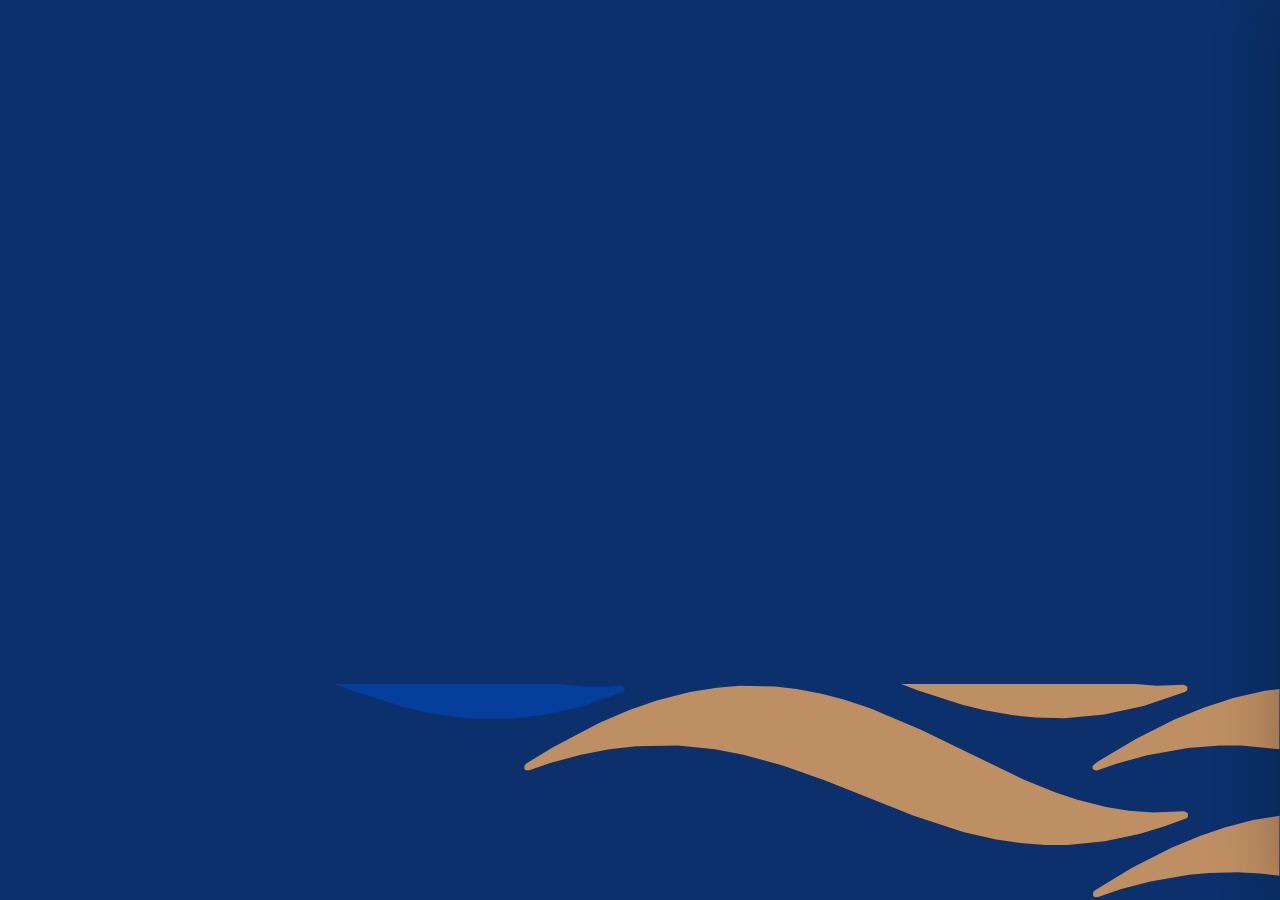
==== commit cf5918e4: "Quiz GAV: painel do administrador, gabarito em PDF, moldura de stories e respostas mais rápidas - pa" ====
--- a/host.html
+++ b/host.html
@@ -65,6 +65,9 @@
   .opt-ed input[type=radio]:focus-visible + .mk { outline: 3px solid var(--sand); outline-offset: 2px; }
   .opt-ed .in { padding: .55em .7em; }
   .hint { font-size: .78rem; opacity: .6; }
+  details.extra summary { cursor: pointer; font-size: .8rem; font-weight: 700; opacity: .7; padding: .2rem 0; }
+  details.extra[open] summary { margin-bottom: .45rem; }
+  .extra-grid { display: grid; grid-template-columns: 1fr 2fr; gap: .5rem; }
   .addq { border: 2px dashed rgba(11,48,107,.25); background: transparent; color: var(--navy); border-radius: 16px; padding: .9rem; font-weight: 700; }
   .addq:hover { border-color: var(--blue); background: rgba(5,63,155,.05); }
   .paste { display: flex; flex-direction: column; gap: .5rem; background: rgba(11,48,107,.05); border-radius: 16px; padding: .9rem; }
@@ -249,7 +252,7 @@
           </div>
           <div class="paste" id="pasteBox" hidden style="margin-top:.9rem">
             <b>Colar perguntas</b>
-            <span class="hint">Uma pergunta por linha, colunas separadas por TAB (copiado do Excel/Sheets) ou ponto e vírgula:<br>Pergunta ; A ; B ; C ; D ; Correta (letra)</span>
+            <span class="hint">Uma pergunta por linha, colunas separadas por TAB (copiado do Excel/Sheets) ou ponto e vírgula:<br>Pergunta ; A ; B ; C ; D ; Correta (letra) ; Seção (opcional) ; Explicação (opcional)</span>
             <textarea class="in" id="pasteText" rows="5" placeholder="Qual é a capital do Brasil?;São Paulo;Brasília;Rio de Janeiro;Salvador;B"></textarea>
             <div style="display:flex;gap:.5rem"><button class="btn sm" id="pasteAdd">Adicionar ao quiz</button><button class="btn ghost sm" id="pasteCancel">Cancelar</button></div>
           </div>
@@ -363,7 +366,7 @@
 
 <aside class="drawer" id="drawer" aria-label="Respostas individuais">
   <header><h3>Respostas</h3><span class="caps" id="drawerCount"></span><button class="xbtn" id="drawerClose" aria-label="Fechar">✕</button></header>
-  <p class="privacy" id="privacy">Atenção: se esta tela estiver projetada, todos verão. Para ver em particular, abra <b>host.html?painel=1</b> no seu notebook/celular.</p>
+  <p class="privacy" id="privacy">Atenção: se esta tela estiver projetada, todos verão. Para ver em particular, abra <b>painel.html</b> no seu notebook ou celular.</p>
   <div class="list" id="alist"></div>
 </aside>
 
@@ -377,7 +380,9 @@
 (function () {
   var CFG = window.GAV_CONFIG || {}, API = GAVAPI, L = ['A', 'B', 'C', 'D'];
   var $ = function (id) { return document.getElementById(id); };
-  var PANEL = new URLSearchParams(location.search).get('painel') === '1';
+  // o painel do administrador agora é uma página própria
+  if (new URLSearchParams(location.search).get('painel') === '1') { location.replace('painel.html' + (API.demo ? '?demo=1' : '')); return; }
+  var PANEL = false;
   var KEY = sessionStorage.getItem('gavq:key') || (API.demo ? 'demo' : '');
   var st = null, screen = '', results = null, lastQ = null, revealedQ = null, rankView = false, revealing = false;
   var title = CFG.TITLE || 'Quiz GAV';
@@ -445,6 +450,10 @@
   }
   function reveal() {
     if (revealing || !st || st.phase !== 'question') return; revealing = true;
+    // revelação instantânea no telão: já temos a contagem e a resposta certa (vinda do host_results)
+    if (results && results.q === st.q && results.correct) {
+      st = Object.assign({}, st, { phase: 'reveal', correct: results.correct }); render(); updateCounts();
+    }
     host('host_reveal').then(function (r) { revealing = false; apply(r); });
   }
   function apply(r) { if (r && r.ok && r.phase) { st = r; render(); pollResults(); } }
@@ -470,7 +479,7 @@
     host('host_ranking').then(function (r) {
       if (!r.ok) return;
       var done = r.questionsDone || 0;
-      $('rankEyebrow').textContent = st && st.phase === 'end' ? 'Resultado final' : 'Parcial · ' + done + ' de ' + (st ? st.total : done) + (done === 1 ? ' pergunta' : ' perguntas');
+      $('rankEyebrow').textContent = st && st.phase === 'end' ? 'Resultado final' : 'Parcial · ' + done + ' de ' + (st ? st.total : done) + ' perguntas';
       $('rankList').innerHTML = r.ranking.slice(0, 10).map(function (m, i) {
         return '<div class="rrow" style="animation-delay:' + (i * 70) + 'ms"><span class="pos">' + m.pos + '</span><span class="who2"><span>' + esc(m.name) + '</span><small>' + esc(m.room || '') + '</small></span>' +
           '<b>' + m.hits + '<small>' + (m.hits === 1 ? 'acerto' : 'acertos') + (m.hits ? ' · ' + (m.ms / 1000).toFixed(1) + ' s' : '') + '</small></b></div>';
@@ -550,7 +559,7 @@
     });
   }
 
-  var endShown = null;
+  var endShown = null, lastRemoteView = '';
   function render() {
     if (!st) return;
     if (!authed) {
@@ -568,6 +577,13 @@
     if (st.phase === 'question' && now < st.startedAt && $('preroll').dataset.q !== String(st.q)) {
       $('preroll').dataset.q = st.q; $('prerollTitle').textContent = 'Pergunta ' + (st.q + 1) + ' de ' + st.total;
       preSym.unfold(1700);
+    }
+    // o painel do administrador pode mandar o telão mostrar o ranking
+    var rv = (st.phase === 'reveal' || st.phase === 'end') ? (st.view || '') : '';
+    if (rv !== lastRemoteView) {
+      lastRemoteView = rv;
+      if (rv) { setRankMode(rv.replace('rank-', '')); showRanking(); }
+      else if (rankView) { rankView = false; screen = ''; }
     }
     if (st.phase === 'lobby') {
       $('lobbyTitle').textContent = st.quiz || title; $('lobbyEyebrow').textContent = title + (st.timed ? ' · ' + st.secs + ' s por pergunta' : ' · sem limite de tempo');
@@ -589,7 +605,7 @@
         $('timerArc').setAttribute('stroke', left < 5000 ? '#E27C6B' : 'var(--sand)');
         // revelação automática: tempo acabou ou todos responderam
         var all = results && results.players > 0 && results.answered >= results.players;
-        if ((now > st.endsAt + 1500 || (all && now > st.startedAt)) && !PANEL) reveal();
+        if ((now > st.endsAt + 600 || (all && now > st.startedAt)) && !PANEL) reveal();
       } else { $('timerNum').textContent = '0'; $('timerArc').setAttribute('stroke-dashoffset', '100'); }
     }
   }
@@ -597,7 +613,7 @@
   /* ---------- editor de quizzes ---------- */
   var ed = null, lib = [], timerCfg = { on: true, secs: 20 };
   try { var tc = JSON.parse(localStorage.getItem('gavq:timer') || 'null'); if (tc) timerCfg = tc; } catch (e) {}
-  function blankQ() { return { text: '', options: ['', '', '', ''], correct: '' }; }
+  function blankQ() { return { text: '', options: ['', '', '', ''], correct: '', section: '', note: '' }; }
   function loadLib(openFirst) {
     host('host_quizzes').then(function (r) {
       if (!r.ok) return;
@@ -614,7 +630,7 @@
   function openQuiz(name) {
     host('host_quiz_get', { name: name }).then(function (r) {
       if (!r.ok) return;
-      ed = { name: r.name, saved: r.name, questions: r.questions.map(function (q) { return { text: q.text, options: q.options.concat(['', '', '', '']).slice(0, 4), correct: q.correct }; }) };
+      ed = { name: r.name, saved: r.name, questions: r.questions.map(function (q) { return { text: q.text, options: q.options.concat(['', '', '', '']).slice(0, 4), correct: q.correct, section: q.section || '', note: q.note || '' }; }) };
       renderEditor(); renderLib();
     });
   }
@@ -639,11 +655,16 @@
             '<label class="mk" for="' + id + '" title="Marcar ' + l + ' como correta">' + l + '</label>' +
             '<input class="in" data-o="' + k + '" maxlength="140" placeholder="Alternativa ' + l + (k > 1 ? ' (opcional)' : '') + '" value="' + esc(q.options[k] || '') + '"></div>';
         }).join('') + '</div>' +
-        '<span class="hint">Clique na letra para marcar a alternativa correta.</span></div>';
+        '<span class="hint">Clique na letra para marcar a alternativa correta.</span>' +
+        '<details class="extra"' + (q.section || q.note ? ' open' : '') + '><summary>Gabarito: seção e explicação (opcional)</summary>' +
+        '<div class="extra-grid"><input class="in" data-f="section" maxlength="60" placeholder="Seção (ex.: Modelos de venda)" value="' + esc(q.section || '') + '">' +
+        '<input class="in" data-f="note" maxlength="240" placeholder="Explicação que aparece no gabarito" value="' + esc(q.note || '') + '"></div></details></div>';
     }).join('');
     [].forEach.call($('qcards').children, function (card) {
       var i = Number(card.dataset.i), q = ed.questions[i];
       card.querySelector('[data-f=text]').oninput = function () { q.text = this.value; card.classList.remove('bad'); };
+      card.querySelector('[data-f=section]').oninput = function () { q.section = this.value; };
+      card.querySelector('[data-f=note]').oninput = function () { q.note = this.value; };
       [].forEach.call(card.querySelectorAll('[data-o]'), function (inp) { inp.oninput = function () { q.options[Number(inp.dataset.o)] = this.value; card.classList.remove('bad'); }; });
       [].forEach.call(card.querySelectorAll('input[type=radio]'), function (r) { r.onchange = function () { q.correct = r.value; card.classList.remove('bad'); }; });
       [].forEach.call(card.querySelectorAll('[data-a]'), function (b) {
@@ -674,7 +695,7 @@
       if (c.length < 3) return;
       var correct = (c[5] || '').toUpperCase().charAt(0);
       if (/^pergunta$/i.test(c[0])) return; // cabeçalho
-      ed.questions.push({ text: c[0], options: [c[1] || '', c[2] || '', c[3] || '', c[4] || ''], correct: 'ABCD'.indexOf(correct) >= 0 ? correct : '' });
+      ed.questions.push({ text: c[0], options: [c[1] || '', c[2] || '', c[3] || '', c[4] || ''], correct: 'ABCD'.indexOf(correct) >= 0 ? correct : '', section: c[6] || '', note: c[7] || '' });
       added++;
     });
     // remove a pergunta em branco inicial, se houver
@@ -726,7 +747,7 @@
   function save() {
     var msg = validate(); if (msg) { $('edErr').textContent = msg; return Promise.resolve(false); }
     var name = ed.name.trim();
-    var qs = ed.questions.map(function (q) { return { text: q.text.trim(), options: q.options.map(function (o) { return o.trim(); }), correct: q.correct }; });
+    var qs = ed.questions.map(function (q) { return { text: q.text.trim(), options: q.options.map(function (o) { return o.trim(); }), correct: q.correct, section: (q.section || '').trim(), note: (q.note || '').trim() }; });
     $('saveBtn').disabled = $('launchBtn').disabled = true;
     return host('host_quiz_save', { name: name, questions: JSON.stringify(qs) }, { post: true }).then(function (r) {
       $('saveBtn').disabled = $('launchBtn').disabled = false;
@@ -759,8 +780,9 @@
   function pollState() {
     API.call('state').then(function (r) {
       if (r && r.ok) {
-        var first = !st; st = r;
-        render();
+        // enquanto a revelação otimista está sendo gravada, ignora o estado antigo
+        if (revealing && st && st.phase === 'reveal' && r.phase === 'question' && r.q === st.q) return;
+        st = r; render();
       }
     });
   }
@@ -787,17 +809,12 @@
     var q = st.q;
     host('host_results', { q: q }).then(function (r) { if (r.ok && st && r.q === st.q) { results = r; updateCounts(); } });
   }
-  setInterval(pollState, API.demo ? 700 : 1500);
+  setInterval(pollState, API.demo ? 500 : 1000);
   setInterval(pollPlayers, API.demo ? 800 : 2200);
-  setInterval(pollResults, API.demo ? 800 : 1800);
+  setInterval(pollResults, API.demo ? 600 : 1300);
   setInterval(render, 200);
   pollState();
 
-  if (PANEL) {
-    document.body.classList.add('panel');
-    $('privacy').textContent = 'Painel privado do apresentador — mostra a escolha de cada participante em tempo real.';
-    $('drawer').classList.add('on');
-  }
 })();
 </script>
 </body>
--- a/assets/style.css
+++ b/assets/style.css
@@ -0,0 +1,93 @@
+/* GAV Quiz — estilos compartilhados (paleta e tipografia do manual de marca) */
+:root {
+  --navy: #0B306B;     /* Azul institucional — Pantone 294 C */
+  --blue: #053F9B;     /* Subtom de azul — Pantone 293 C */
+  --off:  #FEF9E0;     /* Offwhite institucional — Pantone P 1-2 C */
+  --sand: #BF8F64;     /* Areia institucional — Pantone 2313 C */
+  --sand2:#A57A4C;     /* Subtom de areia — Pantone 6010 C */
+  --ok:   #2F7D5B;
+  --bad:  #B5523F;
+  --serif: 'Fraunces', Georgia, 'Times New Roman', serif;   /* títulos */
+  --sans:  'Albert Sans', 'Motiva Sans', system-ui, sans-serif; /* textos (Motiva Sans, se instalada) */
+  --ease: cubic-bezier(.22,.8,.2,1);
+}
+* { box-sizing: border-box; }
+html, body { margin: 0; height: 100%; }
+body { font-family: var(--sans); color: var(--navy); background: var(--off); -webkit-font-smoothing: antialiased; overflow-x: hidden; }
+button { font: inherit; cursor: pointer; }
+.serif { font-family: var(--serif); }
+.caps { text-transform: uppercase; letter-spacing: .18em; font-weight: 700; font-size: .75rem; }
+
+/* logo / símbolo */
+.gav-logo { display: block; width: 100%; height: auto; overflow: visible; }
+.gav-logo .m-a, .gav-logo .m-l { transform-box: fill-box; }
+.gav-logo .m-l { transform-origin: 0 50%; }
+.gav-logo .p-v, .gav-logo .p-tag { transform-box: fill-box; }
+.gav-symbol { display: block; width: 100%; height: auto; overflow: visible; }
+.gav-waves { display: block; width: 100%; height: 100%; }
+
+/* screens */
+[data-screen] { display: none; }
+[data-screen].on { display: flex; animation: scrIn .28s var(--ease) both; }
+@keyframes scrIn { from { opacity: 0; transform: translateY(14px); } }
+
+/* botões */
+.btn { border: 0; border-radius: 999px; padding: .95em 1.8em; font-weight: 700; letter-spacing: .04em;
+  background: var(--navy); color: var(--off); transition: transform .15s, background .2s, opacity .2s; }
+.btn:hover { background: var(--blue); }
+.btn:active { transform: scale(.97); }
+.btn.sand { background: var(--sand); color: var(--navy); }
+.btn.sand:hover { background: #cfa078; }
+.btn.ghost { background: transparent; color: inherit; box-shadow: inset 0 0 0 2px currentColor; }
+.btn[disabled] { opacity: .45; pointer-events: none; }
+
+/* opções (A navy, B azul, C areia, D areia escura) */
+.opt-A { --c: var(--navy); --t: var(--off); }
+.opt-B { --c: var(--blue); --t: var(--off); }
+.opt-C { --c: var(--sand); --t: var(--navy); }
+.opt-D { --c: var(--sand2); --t: var(--off); }
+.letter { display: inline-grid; place-items: center; flex: none; width: 2.1em; height: 2.1em; border-radius: 50%;
+  background: var(--off); color: var(--c, var(--navy)); font-family: var(--serif); font-weight: 600; }
+
+/* mascote */
+.brisa { position: fixed; z-index: 50; width: 112px; pointer-events: none; transition: transform .42s cubic-bezier(.34,1.56,.64,1); }
+.brisa[data-side="left"]   { left: 8px;  bottom: 18vh; transform: translateX(-150%); }
+.brisa[data-side="right"]  { right: 8px; bottom: 26vh; transform: translateX(150%); }
+.brisa[data-side="bottom"] { left: 50%; bottom: -6px; margin-left: -56px; transform: translateY(120%); }
+.brisa.on[data-side="left"]   { transform: translateX(-22%); }
+.brisa.on[data-side="right"]  { transform: translateX(22%); }
+.brisa.on[data-side="bottom"] { transform: translateY(0); }
+.brisa[data-side="left"] .brisa-svg  { transform: rotate(14deg); }
+.brisa[data-side="right"] .brisa-svg { transform: rotate(-14deg); }
+.brisa-svg { width: 100%; height: auto; display: block; overflow: visible; }
+.brisa .body { animation: bob 2.4s ease-in-out infinite; transform-origin: 70px 150px; }
+.brisa .arm { transform-box: fill-box; }
+.brisa .arm.l { transform-origin: 100% 100%; animation: waveL 1.2s ease-in-out infinite; }
+.brisa .arm.r { transform-origin: 0 100%; }
+.brisa .pupils { transition: transform .5s var(--ease); }
+.brisa.jump .body { animation: jump .55s cubic-bezier(.3,1.6,.5,1) 3, bob 2.4s 1.65s ease-in-out infinite; }
+.brisa.jump .arm.r { animation: waveR .5s ease-in-out 6; }
+.brisa.droop .body { animation: droop 1.6s ease-in-out both; }
+@keyframes bob { 50% { transform: translateY(-5px) scaleY(1.02); } }
+@keyframes jump { 0%,100% { transform: translateY(0) scale(1,1); } 30% { transform: translateY(0) scale(1.08,.9); } 60% { transform: translateY(-26px) scale(.95,1.06); } }
+@keyframes droop { 40%,80% { transform: translateY(6px) scale(1.04,.94) rotate(-4deg); } }
+@keyframes waveL { 50% { transform: rotate(18deg); } }
+@keyframes waveR { 50% { transform: rotate(-22deg); } }
+.brisa-bubble { position: absolute; bottom: 96%; left: 50%; z-index: 1; transform: translate(-30%, 6px) scale(.6); opacity: 0;
+  background: #fff; color: var(--navy); font-weight: 600; font-size: .9rem; line-height: 1.25; padding: .6em .85em; border-radius: 16px;
+  width: max-content; max-width: 210px; box-shadow: 0 8px 24px rgba(11,48,107,.18); transition: .35s var(--ease); }
+.brisa-bubble::after { content: ''; position: absolute; top: 100%; left: 30%; border: 8px solid transparent; border-top-color: #fff; }
+.brisa[data-side="right"] .brisa-bubble { transform: translate(-80%, 6px) scale(.6); }
+.brisa[data-side="right"] .brisa-bubble::after { left: 70%; }
+.brisa.talk.on .brisa-bubble { opacity: 1; transform: translate(-30%, -4px) scale(1); }
+.brisa.talk.on[data-side="right"] .brisa-bubble { transform: translate(-80%, -4px) scale(1); }
+
+/* confete */
+.confetti { position: fixed; inset: 0; pointer-events: none; z-index: 80; overflow: hidden; }
+.confetti i { position: absolute; top: 0; width: 10px; height: 14px; }
+
+@media (prefers-reduced-motion: reduce) { *, *::before, *::after { animation: none !important; transition: none !important; } }
+/* balão não sai da tela quando a Brisa aparece pela esquerda */
+.brisa[data-side="left"] .brisa-bubble { left: 34%; transform: translate(0, 6px) scale(.6); }
+.brisa.talk.on[data-side="left"] .brisa-bubble { transform: translate(0, -4px) scale(1); }
+.brisa[data-side="left"] .brisa-bubble::after { left: 18%; }
